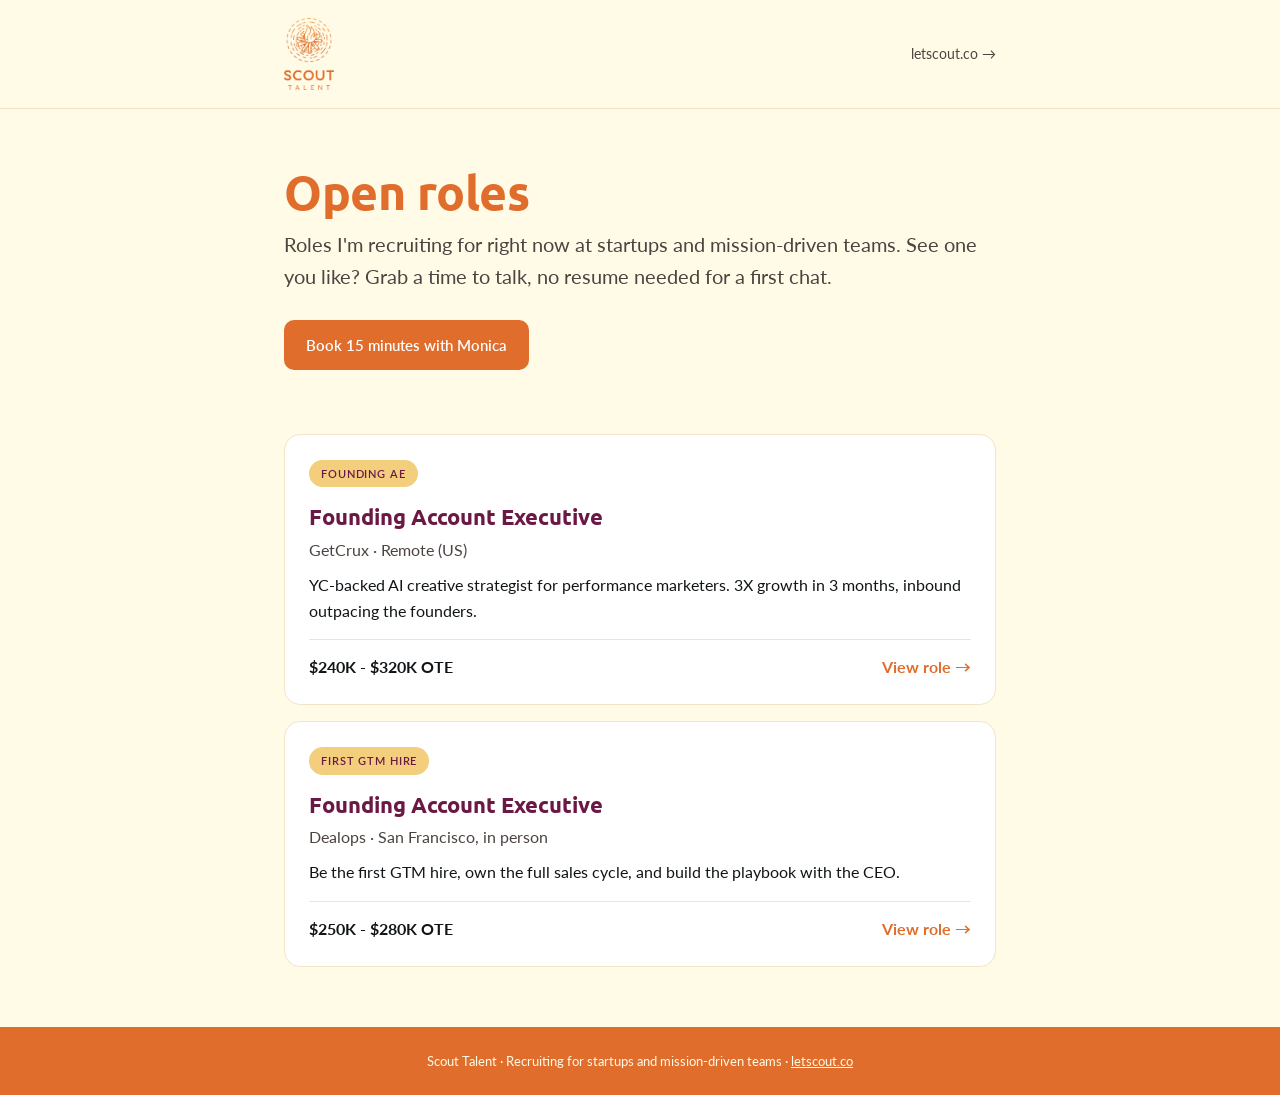
==== index.html @ 8687de2c "Scout jobs site: open roles page, GetCrux and Dealops founding AE pages Co-Authored-By: Claude Opus " ====
<!DOCTYPE html>
<html lang="en">
<head>
<meta charset="utf-8">
<meta name="viewport" content="width=device-width, initial-scale=1">
<title>Open Roles | Scout Talent</title>
<link rel="icon" href="assets/logo.png">
<link rel="preconnect" href="https://fonts.googleapis.com">
<link rel="preconnect" href="https://fonts.gstatic.com" crossorigin>
<link href="https://fonts.googleapis.com/css2?family=Ubuntu:wght@500;700&family=Lato:wght@400;700&display=swap" rel="stylesheet">
<style>
  :root {
    --ink: #111517;
    --ink-soft: #4b4440;
    --muted: #8a7f76;
    --paper: #fffbe7;
    --card: #ffffff;
    --line: #f1e4c8;
    --accent: #e06d2b;
    --accent-dark: #c85a1c;
    --accent-soft: #fbe6d6;
    --plum: #6c1845;
    --gold: #f2ce7d;
  }
  * { box-sizing: border-box; }
  html, body { margin: 0; padding: 0; }
  body {
    background: var(--paper);
    color: var(--ink);
    font-family: "Lato", system-ui, -apple-system, sans-serif;
    font-size: 16px;
    line-height: 1.6;
    -webkit-font-smoothing: antialiased;
  }
  a { color: var(--accent); }
  .wrap { max-width: 760px; margin: 0 auto; padding: 0 24px; }

  header.top {
    border-bottom: 1px solid var(--line);
    background: var(--paper);
  }
  header.top .wrap {
    display: flex; align-items: center; justify-content: space-between;
    padding-top: 18px; padding-bottom: 18px;
  }
  .brand {
    font-family: "Ubuntu", system-ui, sans-serif;
    font-weight: 600; font-size: 24px; letter-spacing: -0.01em;
    color: var(--ink); text-decoration: none;
    display: flex; align-items: center; gap: 10px;
  }
  .brand .logo { height: 72px; width: auto; display: block; }
  .top-link { font-size: 14px; color: var(--ink-soft); text-decoration: none; }
  .top-link:hover { color: var(--accent); }

  .hero { padding: 56px 0 32px; }
  .eyebrow {
    display: inline-block; font-size: 13px; font-weight: 600;
    letter-spacing: 0.08em; text-transform: uppercase;
    color: var(--plum); background: var(--gold);
    padding: 5px 12px; border-radius: 999px; margin-bottom: 18px;
  }
  h1 {
    font-family: "Ubuntu", system-ui, sans-serif;
    font-weight: 600; font-size: clamp(34px, 6vw, 48px);
    line-height: 1.1; letter-spacing: -0.01em; margin: 0 0 10px; color: var(--accent);
  }
  .company { font-size: 20px; color: var(--ink-soft); margin: 0 0 28px; }
  .company strong { color: var(--ink); font-weight: 600; }

  .facts {
    display: grid; grid-template-columns: repeat(auto-fit, minmax(160px, 1fr));
    gap: 1px; background: var(--line);
    border: 1px solid var(--line); border-radius: 14px; overflow: hidden;
  }
  .fact { background: var(--card); padding: 16px 18px; }
  .fact .k { font-size: 12px; text-transform: uppercase; letter-spacing: 0.07em; color: var(--muted); font-weight: 600; }
  .fact .v { font-size: 16px; font-weight: 600; margin-top: 4px; }
  .fact .s { font-size: 13px; color: var(--ink-soft); }

  .cta-row { display: flex; flex-wrap: wrap; gap: 12px; margin-top: 28px; align-items: center; }
  .btn {
    display: inline-block; background: var(--accent); color: #fff;
    text-decoration: none; font-weight: 600; font-size: 15px;
    padding: 13px 22px; border-radius: 10px;
    transition: background .15s ease;
  }
  .btn:hover { background: var(--accent-dark); }
  .cta-note { font-size: 14px; color: var(--ink-soft); }

  .urgent {
    margin-top: 28px; display: flex; gap: 12px; align-items: flex-start;
    background: #fdf0c9; border: 1px solid var(--gold); color: var(--plum); border-radius: 12px;
    padding: 14px 16px; font-size: 15px;
  }
  .urgent .dot { width: 8px; height: 8px; border-radius: 50%; background: var(--plum); margin-top: 8px; flex: none; }

  section.block { padding: 36px 0; border-top: 1px solid var(--line); }
  h2 {
    font-family: "Ubuntu", system-ui, sans-serif; font-weight: 600;
    font-size: 24px; letter-spacing: -0.01em; margin: 0 0 14px;
    color: var(--plum);
    display: inline-block; padding-bottom: 4px; border-bottom: 3px solid var(--gold);
  }
  p { margin: 0 0 14px; color: var(--ink); }
  .lead { font-size: 18px; color: var(--ink); }

  ul.clean { list-style: none; padding: 0; margin: 0; }
  ul.clean li {
    position: relative; padding: 0 0 12px 26px; color: var(--ink);
  }
  ul.clean li::before {
    content: ""; position: absolute; left: 4px; top: 10px;
    width: 8px; height: 8px; border-radius: 2px; background: var(--plum);
  }
  ul.clean li strong { font-weight: 600; }
  .sub { font-size: 13px; font-weight: 600; text-transform: uppercase; letter-spacing: 0.07em; color: var(--plum); margin: 22px 0 10px; }

  .steps { counter-reset: s; display: grid; gap: 12px; }
  .step {
    counter-increment: s; display: flex; gap: 16px; align-items: flex-start;
    background: var(--card); border: 1px solid var(--line); border-radius: 12px; padding: 16px 18px;
  }
  .step::before {
    content: counter(s); flex: none; width: 30px; height: 30px; border-radius: 50%;
    background: var(--plum); color: var(--gold); font-weight: 600;
    display: grid; place-items: center; font-size: 14px;
  }
  .step .t { font-weight: 600; }
  .step .d { font-size: 14px; color: var(--ink-soft); }

  .recruiter {
    background: var(--plum); color: var(--paper); border-radius: 16px;
    padding: 28px; margin: 8px 0 0;
  }
  .recruiter .who { display: flex; align-items: center; gap: 14px; margin-bottom: 14px; }
  .avatar {
    width: 48px; height: 48px; border-radius: 50%; background: var(--gold);
    color: var(--plum); display: grid; place-items: center;
    font-family: "Ubuntu", system-ui, sans-serif; font-size: 20px; font-weight: 600;
  }
  .recruiter .name { font-weight: 600; font-size: 17px; }
  .recruiter .role { font-size: 14px; color: var(--gold); }
  .recruiter p { color: var(--paper); }
  .contact-line { font-size: 14px; color: var(--gold); margin-top: 14px; }

  footer { padding: 24px 0; font-size: 13px; background: var(--accent); color: var(--paper); margin-top: 36px; text-align: center; }
  footer a { color: var(--paper); }

  .roles { display: grid; gap: 16px; padding-bottom: 24px; }
  .role-card {
    display: block; text-decoration: none; color: var(--ink);
    background: var(--card); border: 1px solid var(--line); border-radius: 16px;
    padding: 24px; transition: border-color .15s ease, transform .15s ease, box-shadow .15s ease;
  }
  .role-card:hover { border-color: var(--accent); transform: translateY(-2px); box-shadow: 0 8px 24px rgba(108,24,69,.08); }
  .role-card .eyebrow { margin-bottom: 12px; font-size: 11px; }
  .rc-title { font-family: "Ubuntu", system-ui, sans-serif; font-weight: 700; font-size: 22px; color: var(--plum); }
  .rc-co { color: var(--ink-soft); margin: 2px 0 10px; }
  .rc-blurb { margin: 0 0 16px; }
  .rc-foot { display: flex; justify-content: space-between; align-items: center; gap: 12px; flex-wrap: wrap; border-top: 1px solid var(--line); padding-top: 14px; }
  .rc-comp { font-weight: 700; }
  .rc-link { color: var(--accent); font-weight: 700; }
</style>
</head>
<body>

<header class="top">
  <div class="wrap">
    <a class="brand" href="./" aria-label="Scout Talent home">
      <img src="assets/logo.png" alt="Scout Talent logo" class="logo">
    </a>
    <a class="top-link" href="https://www.letscout.co">letscout.co &rarr;</a>
  </div>
</header>

<main class="wrap">
  <section class="hero">
    <h1>Open roles</h1>
    <p class="company">Roles I'm recruiting for right now at startups and mission-driven teams. See one you like? Grab a time to talk, no resume needed for a first chat.</p>
    <div class="cta-row" style="margin:0 0 32px">
      <a class="btn" href="https://calendar.app.google/RUinGAqwi7AAYC8A8">Book 15 minutes with Monica</a>
    </div>
  </section>
  <section class="roles">
    <a class="role-card" href="getcrux-founding-ae/">
      <span class="eyebrow">Founding AE</span>
      <div class="rc-title">Founding Account Executive</div>
      <div class="rc-co">GetCrux &middot; Remote (US)</div>
      <p class="rc-blurb">YC-backed AI creative strategist for performance marketers. 3X growth in 3 months, inbound outpacing the founders.</p>
      <div class="rc-foot"><span class="rc-comp">$240K - $320K OTE</span><span class="rc-link">View role &rarr;</span></div>
    </a>
    <a class="role-card" href="dealops-founding-ae/">
      <span class="eyebrow">First GTM hire</span>
      <div class="rc-title">Founding Account Executive</div>
      <div class="rc-co">Dealops &middot; San Francisco, in person</div>
      <p class="rc-blurb">Be the first GTM hire, own the full sales cycle, and build the playbook with the CEO.</p>
      <div class="rc-foot"><span class="rc-comp">$250K - $280K OTE</span><span class="rc-link">View role &rarr;</span></div>
    </a>
  </section>
</main>

<footer>
  <div class="wrap">Scout Talent &middot; Recruiting for startups and mission-driven teams &middot; <a href="https://letscout.co">letscout.co</a></div>
</footer>

</body>
</html>
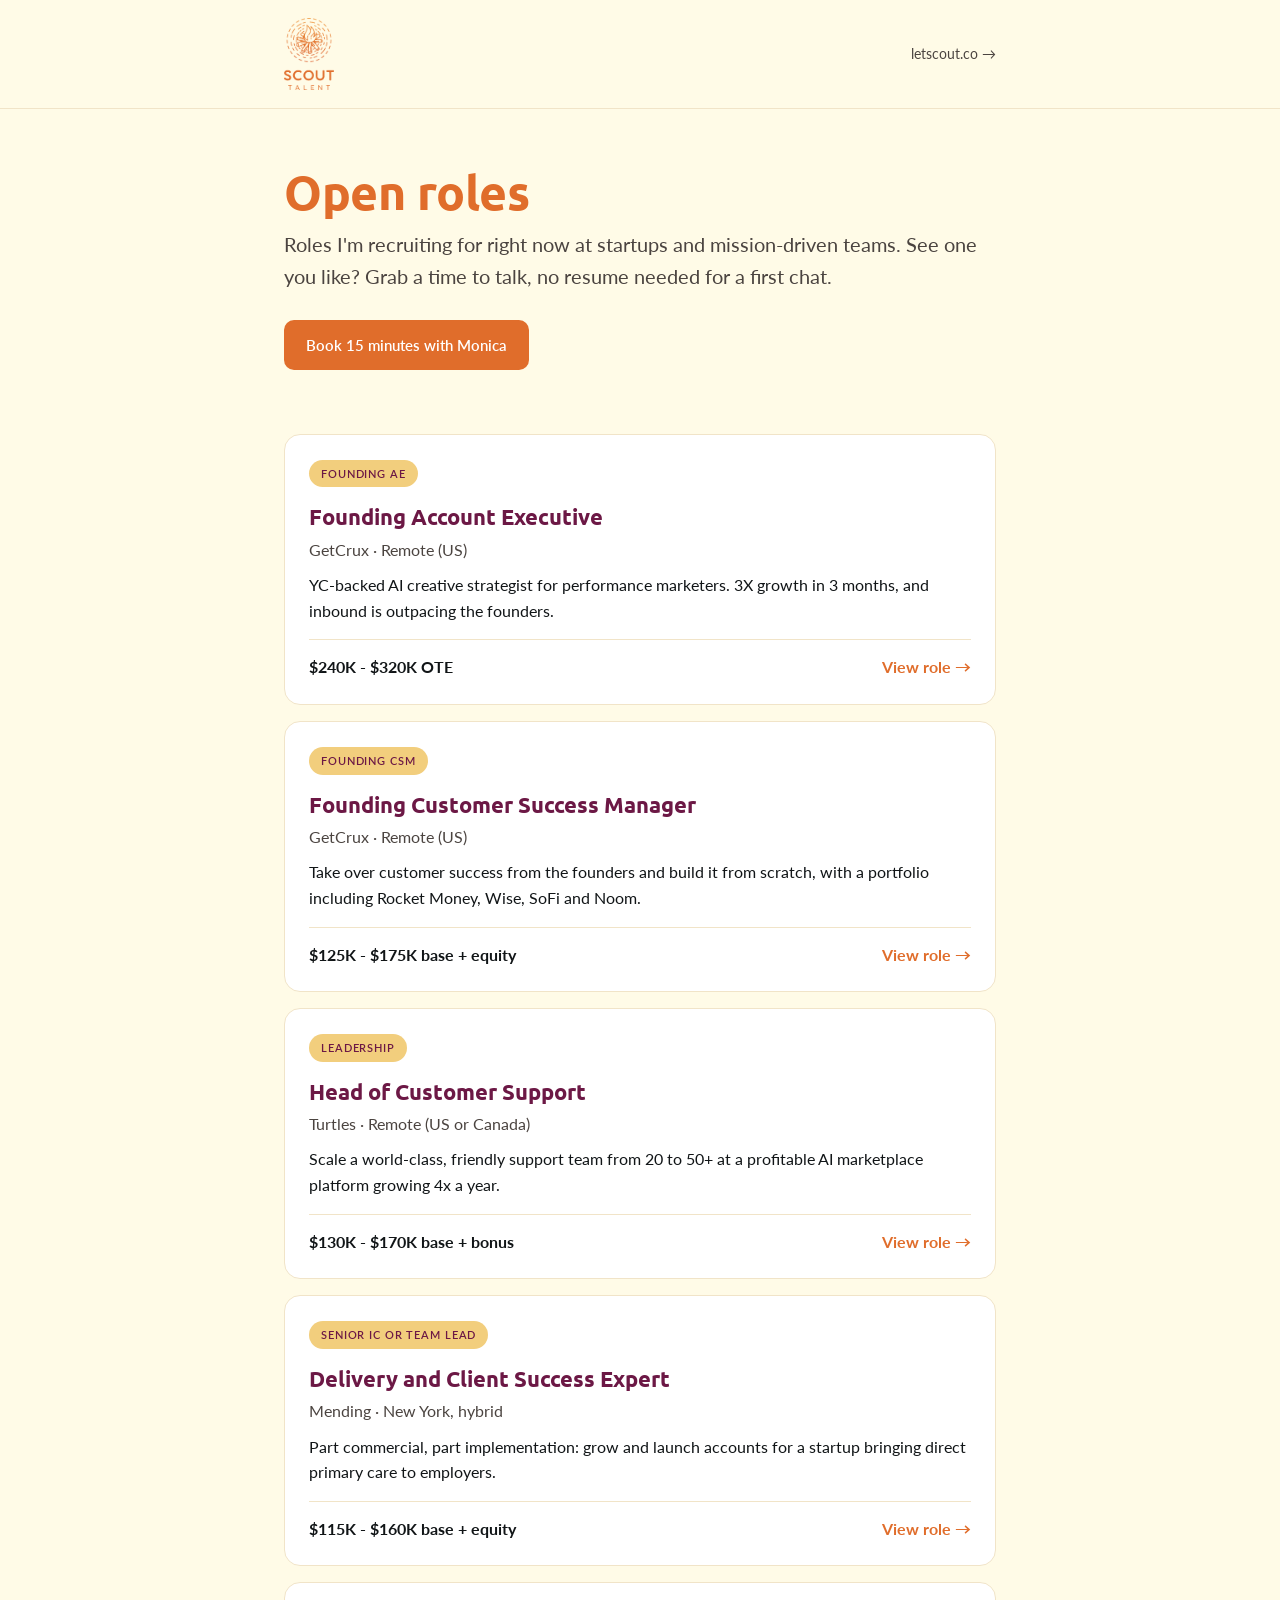
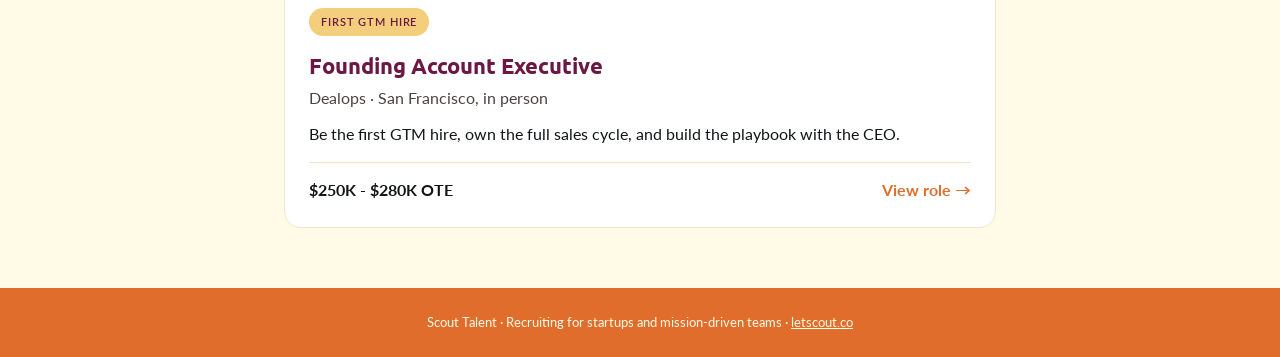
==== commit 527474ab: "Add GetCrux CSM, Turtles Head of CS, Mending roles; build pages from roles.py Co-Authored-By: Claude" ====
--- a/index.html
+++ b/index.html
@@ -4,170 +4,18 @@
 <meta charset="utf-8">
 <meta name="viewport" content="width=device-width, initial-scale=1">
 <title>Open Roles | Scout Talent</title>
+<meta property="og:title" content="Open Roles | Scout Talent">
 <link rel="icon" href="assets/logo.png">
 <link rel="preconnect" href="https://fonts.googleapis.com">
 <link rel="preconnect" href="https://fonts.gstatic.com" crossorigin>
 <link href="https://fonts.googleapis.com/css2?family=Ubuntu:wght@500;700&family=Lato:wght@400;700&display=swap" rel="stylesheet">
-<style>
-  :root {
-    --ink: #111517;
-    --ink-soft: #4b4440;
-    --muted: #8a7f76;
-    --paper: #fffbe7;
-    --card: #ffffff;
-    --line: #f1e4c8;
-    --accent: #e06d2b;
-    --accent-dark: #c85a1c;
-    --accent-soft: #fbe6d6;
-    --plum: #6c1845;
-    --gold: #f2ce7d;
-  }
-  * { box-sizing: border-box; }
-  html, body { margin: 0; padding: 0; }
-  body {
-    background: var(--paper);
-    color: var(--ink);
-    font-family: "Lato", system-ui, -apple-system, sans-serif;
-    font-size: 16px;
-    line-height: 1.6;
-    -webkit-font-smoothing: antialiased;
-  }
-  a { color: var(--accent); }
-  .wrap { max-width: 760px; margin: 0 auto; padding: 0 24px; }
-
-  header.top {
-    border-bottom: 1px solid var(--line);
-    background: var(--paper);
-  }
-  header.top .wrap {
-    display: flex; align-items: center; justify-content: space-between;
-    padding-top: 18px; padding-bottom: 18px;
-  }
-  .brand {
-    font-family: "Ubuntu", system-ui, sans-serif;
-    font-weight: 600; font-size: 24px; letter-spacing: -0.01em;
-    color: var(--ink); text-decoration: none;
-    display: flex; align-items: center; gap: 10px;
-  }
-  .brand .logo { height: 72px; width: auto; display: block; }
-  .top-link { font-size: 14px; color: var(--ink-soft); text-decoration: none; }
-  .top-link:hover { color: var(--accent); }
-
-  .hero { padding: 56px 0 32px; }
-  .eyebrow {
-    display: inline-block; font-size: 13px; font-weight: 600;
-    letter-spacing: 0.08em; text-transform: uppercase;
-    color: var(--plum); background: var(--gold);
-    padding: 5px 12px; border-radius: 999px; margin-bottom: 18px;
-  }
-  h1 {
-    font-family: "Ubuntu", system-ui, sans-serif;
-    font-weight: 600; font-size: clamp(34px, 6vw, 48px);
-    line-height: 1.1; letter-spacing: -0.01em; margin: 0 0 10px; color: var(--accent);
-  }
-  .company { font-size: 20px; color: var(--ink-soft); margin: 0 0 28px; }
-  .company strong { color: var(--ink); font-weight: 600; }
-
-  .facts {
-    display: grid; grid-template-columns: repeat(auto-fit, minmax(160px, 1fr));
-    gap: 1px; background: var(--line);
-    border: 1px solid var(--line); border-radius: 14px; overflow: hidden;
-  }
-  .fact { background: var(--card); padding: 16px 18px; }
-  .fact .k { font-size: 12px; text-transform: uppercase; letter-spacing: 0.07em; color: var(--muted); font-weight: 600; }
-  .fact .v { font-size: 16px; font-weight: 600; margin-top: 4px; }
-  .fact .s { font-size: 13px; color: var(--ink-soft); }
-
-  .cta-row { display: flex; flex-wrap: wrap; gap: 12px; margin-top: 28px; align-items: center; }
-  .btn {
-    display: inline-block; background: var(--accent); color: #fff;
-    text-decoration: none; font-weight: 600; font-size: 15px;
-    padding: 13px 22px; border-radius: 10px;
-    transition: background .15s ease;
-  }
-  .btn:hover { background: var(--accent-dark); }
-  .cta-note { font-size: 14px; color: var(--ink-soft); }
-
-  .urgent {
-    margin-top: 28px; display: flex; gap: 12px; align-items: flex-start;
-    background: #fdf0c9; border: 1px solid var(--gold); color: var(--plum); border-radius: 12px;
-    padding: 14px 16px; font-size: 15px;
-  }
-  .urgent .dot { width: 8px; height: 8px; border-radius: 50%; background: var(--plum); margin-top: 8px; flex: none; }
-
-  section.block { padding: 36px 0; border-top: 1px solid var(--line); }
-  h2 {
-    font-family: "Ubuntu", system-ui, sans-serif; font-weight: 600;
-    font-size: 24px; letter-spacing: -0.01em; margin: 0 0 14px;
-    color: var(--plum);
-    display: inline-block; padding-bottom: 4px; border-bottom: 3px solid var(--gold);
-  }
-  p { margin: 0 0 14px; color: var(--ink); }
-  .lead { font-size: 18px; color: var(--ink); }
-
-  ul.clean { list-style: none; padding: 0; margin: 0; }
-  ul.clean li {
-    position: relative; padding: 0 0 12px 26px; color: var(--ink);
-  }
-  ul.clean li::before {
-    content: ""; position: absolute; left: 4px; top: 10px;
-    width: 8px; height: 8px; border-radius: 2px; background: var(--plum);
-  }
-  ul.clean li strong { font-weight: 600; }
-  .sub { font-size: 13px; font-weight: 600; text-transform: uppercase; letter-spacing: 0.07em; color: var(--plum); margin: 22px 0 10px; }
-
-  .steps { counter-reset: s; display: grid; gap: 12px; }
-  .step {
-    counter-increment: s; display: flex; gap: 16px; align-items: flex-start;
-    background: var(--card); border: 1px solid var(--line); border-radius: 12px; padding: 16px 18px;
-  }
-  .step::before {
-    content: counter(s); flex: none; width: 30px; height: 30px; border-radius: 50%;
-    background: var(--plum); color: var(--gold); font-weight: 600;
-    display: grid; place-items: center; font-size: 14px;
-  }
-  .step .t { font-weight: 600; }
-  .step .d { font-size: 14px; color: var(--ink-soft); }
-
-  .recruiter {
-    background: var(--plum); color: var(--paper); border-radius: 16px;
-    padding: 28px; margin: 8px 0 0;
-  }
-  .recruiter .who { display: flex; align-items: center; gap: 14px; margin-bottom: 14px; }
-  .avatar {
-    width: 48px; height: 48px; border-radius: 50%; background: var(--gold);
-    color: var(--plum); display: grid; place-items: center;
-    font-family: "Ubuntu", system-ui, sans-serif; font-size: 20px; font-weight: 600;
-  }
-  .recruiter .name { font-weight: 600; font-size: 17px; }
-  .recruiter .role { font-size: 14px; color: var(--gold); }
-  .recruiter p { color: var(--paper); }
-  .contact-line { font-size: 14px; color: var(--gold); margin-top: 14px; }
-
-  footer { padding: 24px 0; font-size: 13px; background: var(--accent); color: var(--paper); margin-top: 36px; text-align: center; }
-  footer a { color: var(--paper); }
-
-  .roles { display: grid; gap: 16px; padding-bottom: 24px; }
-  .role-card {
-    display: block; text-decoration: none; color: var(--ink);
-    background: var(--card); border: 1px solid var(--line); border-radius: 16px;
-    padding: 24px; transition: border-color .15s ease, transform .15s ease, box-shadow .15s ease;
-  }
-  .role-card:hover { border-color: var(--accent); transform: translateY(-2px); box-shadow: 0 8px 24px rgba(108,24,69,.08); }
-  .role-card .eyebrow { margin-bottom: 12px; font-size: 11px; }
-  .rc-title { font-family: "Ubuntu", system-ui, sans-serif; font-weight: 700; font-size: 22px; color: var(--plum); }
-  .rc-co { color: var(--ink-soft); margin: 2px 0 10px; }
-  .rc-blurb { margin: 0 0 16px; }
-  .rc-foot { display: flex; justify-content: space-between; align-items: center; gap: 12px; flex-wrap: wrap; border-top: 1px solid var(--line); padding-top: 14px; }
-  .rc-comp { font-weight: 700; }
-  .rc-link { color: var(--accent); font-weight: 700; }
-</style>
+<link rel="stylesheet" href="assets/style.css">
 </head>
 <body>
 
 <header class="top">
   <div class="wrap">
-    <a class="brand" href="./" aria-label="Scout Talent home">
+    <a class="brand" href="./" aria-label="Scout Talent open roles">
       <img src="assets/logo.png" alt="Scout Talent logo" class="logo">
     </a>
     <a class="top-link" href="https://www.letscout.co">letscout.co &rarr;</a>
@@ -187,8 +35,29 @@
       <span class="eyebrow">Founding AE</span>
       <div class="rc-title">Founding Account Executive</div>
       <div class="rc-co">GetCrux &middot; Remote (US)</div>
-      <p class="rc-blurb">YC-backed AI creative strategist for performance marketers. 3X growth in 3 months, inbound outpacing the founders.</p>
+      <p class="rc-blurb">YC-backed AI creative strategist for performance marketers. 3X growth in 3 months, and inbound is outpacing the founders.</p>
       <div class="rc-foot"><span class="rc-comp">$240K - $320K OTE</span><span class="rc-link">View role &rarr;</span></div>
+    </a>
+    <a class="role-card" href="getcrux-founding-csm/">
+      <span class="eyebrow">Founding CSM</span>
+      <div class="rc-title">Founding Customer Success Manager</div>
+      <div class="rc-co">GetCrux &middot; Remote (US)</div>
+      <p class="rc-blurb">Take over customer success from the founders and build it from scratch, with a portfolio including Rocket Money, Wise, SoFi and Noom.</p>
+      <div class="rc-foot"><span class="rc-comp">$125K - $175K base + equity</span><span class="rc-link">View role &rarr;</span></div>
+    </a>
+    <a class="role-card" href="turtles-head-of-customer-support/">
+      <span class="eyebrow">Leadership</span>
+      <div class="rc-title">Head of Customer Support</div>
+      <div class="rc-co">Turtles &middot; Remote (US or Canada)</div>
+      <p class="rc-blurb">Scale a world-class, friendly support team from 20 to 50+ at a profitable AI marketplace platform growing 4x a year.</p>
+      <div class="rc-foot"><span class="rc-comp">$130K - $170K base + bonus</span><span class="rc-link">View role &rarr;</span></div>
+    </a>
+    <a class="role-card" href="mending-delivery-client-success/">
+      <span class="eyebrow">Senior IC or team lead</span>
+      <div class="rc-title">Delivery and Client Success Expert</div>
+      <div class="rc-co">Mending &middot; New York, hybrid</div>
+      <p class="rc-blurb">Part commercial, part implementation: grow and launch accounts for a startup bringing direct primary care to employers.</p>
+      <div class="rc-foot"><span class="rc-comp">$115K - $160K base + equity</span><span class="rc-link">View role &rarr;</span></div>
     </a>
     <a class="role-card" href="dealops-founding-ae/">
       <span class="eyebrow">First GTM hire</span>
@@ -201,7 +70,7 @@
 </main>
 
 <footer>
-  <div class="wrap">Scout Talent &middot; Recruiting for startups and mission-driven teams &middot; <a href="https://letscout.co">letscout.co</a></div>
+  <div class="wrap">Scout Talent &middot; Recruiting for startups and mission-driven teams &middot; <a href="https://www.letscout.co">letscout.co</a></div>
 </footer>
 
 </body>
--- a/assets/style.css
+++ b/assets/style.css
@@ -0,0 +1,152 @@
+:root {
+    --ink: #111517;
+    --ink-soft: #4b4440;
+    --muted: #8a7f76;
+    --paper: #fffbe7;
+    --card: #ffffff;
+    --line: #f1e4c8;
+    --accent: #e06d2b;
+    --accent-dark: #c85a1c;
+    --accent-soft: #fbe6d6;
+    --plum: #6c1845;
+    --gold: #f2ce7d;
+  }
+  * { box-sizing: border-box; }
+  html, body { margin: 0; padding: 0; }
+  body {
+    background: var(--paper);
+    color: var(--ink);
+    font-family: "Lato", system-ui, -apple-system, sans-serif;
+    font-size: 16px;
+    line-height: 1.6;
+    -webkit-font-smoothing: antialiased;
+  }
+  a { color: var(--accent); }
+  .wrap { max-width: 760px; margin: 0 auto; padding: 0 24px; }
+
+  header.top {
+    border-bottom: 1px solid var(--line);
+    background: var(--paper);
+  }
+  header.top .wrap {
+    display: flex; align-items: center; justify-content: space-between;
+    padding-top: 18px; padding-bottom: 18px;
+  }
+  .brand {
+    font-family: "Ubuntu", system-ui, sans-serif;
+    font-weight: 600; font-size: 24px; letter-spacing: -0.01em;
+    color: var(--ink); text-decoration: none;
+    display: flex; align-items: center; gap: 10px;
+  }
+  .brand .logo { height: 72px; width: auto; display: block; }
+  .top-link { font-size: 14px; color: var(--ink-soft); text-decoration: none; }
+  .top-link:hover { color: var(--accent); }
+
+  .hero { padding: 56px 0 32px; }
+  .eyebrow {
+    display: inline-block; font-size: 13px; font-weight: 600;
+    letter-spacing: 0.08em; text-transform: uppercase;
+    color: var(--plum); background: var(--gold);
+    padding: 5px 12px; border-radius: 999px; margin-bottom: 18px;
+  }
+  h1 {
+    font-family: "Ubuntu", system-ui, sans-serif;
+    font-weight: 600; font-size: clamp(34px, 6vw, 48px);
+    line-height: 1.1; letter-spacing: -0.01em; margin: 0 0 10px; color: var(--accent);
+  }
+  .company { font-size: 20px; color: var(--ink-soft); margin: 0 0 28px; }
+  .company strong { color: var(--ink); font-weight: 600; }
+
+  .facts {
+    display: grid; grid-template-columns: repeat(auto-fit, minmax(160px, 1fr));
+    gap: 1px; background: var(--line);
+    border: 1px solid var(--line); border-radius: 14px; overflow: hidden;
+  }
+  .fact { background: var(--card); padding: 16px 18px; }
+  .fact .k { font-size: 12px; text-transform: uppercase; letter-spacing: 0.07em; color: var(--muted); font-weight: 600; }
+  .fact .v { font-size: 16px; font-weight: 600; margin-top: 4px; }
+  .fact .s { font-size: 13px; color: var(--ink-soft); }
+
+  .cta-row { display: flex; flex-wrap: wrap; gap: 12px; margin-top: 28px; align-items: center; }
+  .btn {
+    display: inline-block; background: var(--accent); color: #fff;
+    text-decoration: none; font-weight: 600; font-size: 15px;
+    padding: 13px 22px; border-radius: 10px;
+    transition: background .15s ease;
+  }
+  .btn:hover { background: var(--accent-dark); }
+  .cta-note { font-size: 14px; color: var(--ink-soft); }
+
+  .urgent {
+    margin-top: 28px; display: flex; gap: 12px; align-items: flex-start;
+    background: #fdf0c9; border: 1px solid var(--gold); color: var(--plum); border-radius: 12px;
+    padding: 14px 16px; font-size: 15px;
+  }
+  .urgent .dot { width: 8px; height: 8px; border-radius: 50%; background: var(--plum); margin-top: 8px; flex: none; }
+
+  section.block { padding: 36px 0; border-top: 1px solid var(--line); }
+  h2 {
+    font-family: "Ubuntu", system-ui, sans-serif; font-weight: 600;
+    font-size: 24px; letter-spacing: -0.01em; margin: 0 0 14px;
+    color: var(--plum);
+    display: inline-block; padding-bottom: 4px; border-bottom: 3px solid var(--gold);
+  }
+  p { margin: 0 0 14px; color: var(--ink); }
+  .lead { font-size: 18px; color: var(--ink); }
+
+  ul.clean { list-style: none; padding: 0; margin: 0; }
+  ul.clean li {
+    position: relative; padding: 0 0 12px 26px; color: var(--ink);
+  }
+  ul.clean li::before {
+    content: ""; position: absolute; left: 4px; top: 10px;
+    width: 8px; height: 8px; border-radius: 2px; background: var(--plum);
+  }
+  ul.clean li strong { font-weight: 600; }
+  .sub { font-size: 13px; font-weight: 600; text-transform: uppercase; letter-spacing: 0.07em; color: var(--plum); margin: 22px 0 10px; }
+
+  .steps { counter-reset: s; display: grid; gap: 12px; }
+  .step {
+    counter-increment: s; display: flex; gap: 16px; align-items: flex-start;
+    background: var(--card); border: 1px solid var(--line); border-radius: 12px; padding: 16px 18px;
+  }
+  .step::before {
+    content: counter(s); flex: none; width: 30px; height: 30px; border-radius: 50%;
+    background: var(--plum); color: var(--gold); font-weight: 600;
+    display: grid; place-items: center; font-size: 14px;
+  }
+  .step .t { font-weight: 600; }
+  .step .d { font-size: 14px; color: var(--ink-soft); }
+
+  .recruiter {
+    background: var(--plum); color: var(--paper); border-radius: 16px;
+    padding: 28px; margin: 8px 0 0;
+  }
+  .recruiter .who { display: flex; align-items: center; gap: 14px; margin-bottom: 14px; }
+  .avatar {
+    width: 48px; height: 48px; border-radius: 50%; background: var(--gold);
+    color: var(--plum); display: grid; place-items: center;
+    font-family: "Ubuntu", system-ui, sans-serif; font-size: 20px; font-weight: 600;
+  }
+  .recruiter .name { font-weight: 600; font-size: 17px; }
+  .recruiter .role { font-size: 14px; color: var(--gold); }
+  .recruiter p { color: var(--paper); }
+  .contact-line { font-size: 14px; color: var(--gold); margin-top: 14px; }
+
+  footer { padding: 24px 0; font-size: 13px; background: var(--accent); color: var(--paper); margin-top: 36px; text-align: center; }
+  footer a { color: var(--paper); }
+
+  .roles { display: grid; gap: 16px; padding-bottom: 24px; }
+  .role-card {
+    display: block; text-decoration: none; color: var(--ink);
+    background: var(--card); border: 1px solid var(--line); border-radius: 16px;
+    padding: 24px; transition: border-color .15s ease, transform .15s ease, box-shadow .15s ease;
+  }
+  .role-card:hover { border-color: var(--accent); transform: translateY(-2px); box-shadow: 0 8px 24px rgba(108,24,69,.08); }
+  .role-card .eyebrow { margin-bottom: 12px; font-size: 11px; }
+  .rc-title { font-family: "Ubuntu", system-ui, sans-serif; font-weight: 700; font-size: 22px; color: var(--plum); }
+  .rc-co { color: var(--ink-soft); margin: 2px 0 10px; }
+  .rc-blurb { margin: 0 0 16px; }
+  .rc-foot { display: flex; justify-content: space-between; align-items: center; gap: 12px; flex-wrap: wrap; border-top: 1px solid var(--line); padding-top: 14px; }
+  .rc-comp { font-weight: 700; }
+  .rc-link { color: var(--accent); font-weight: 700; }
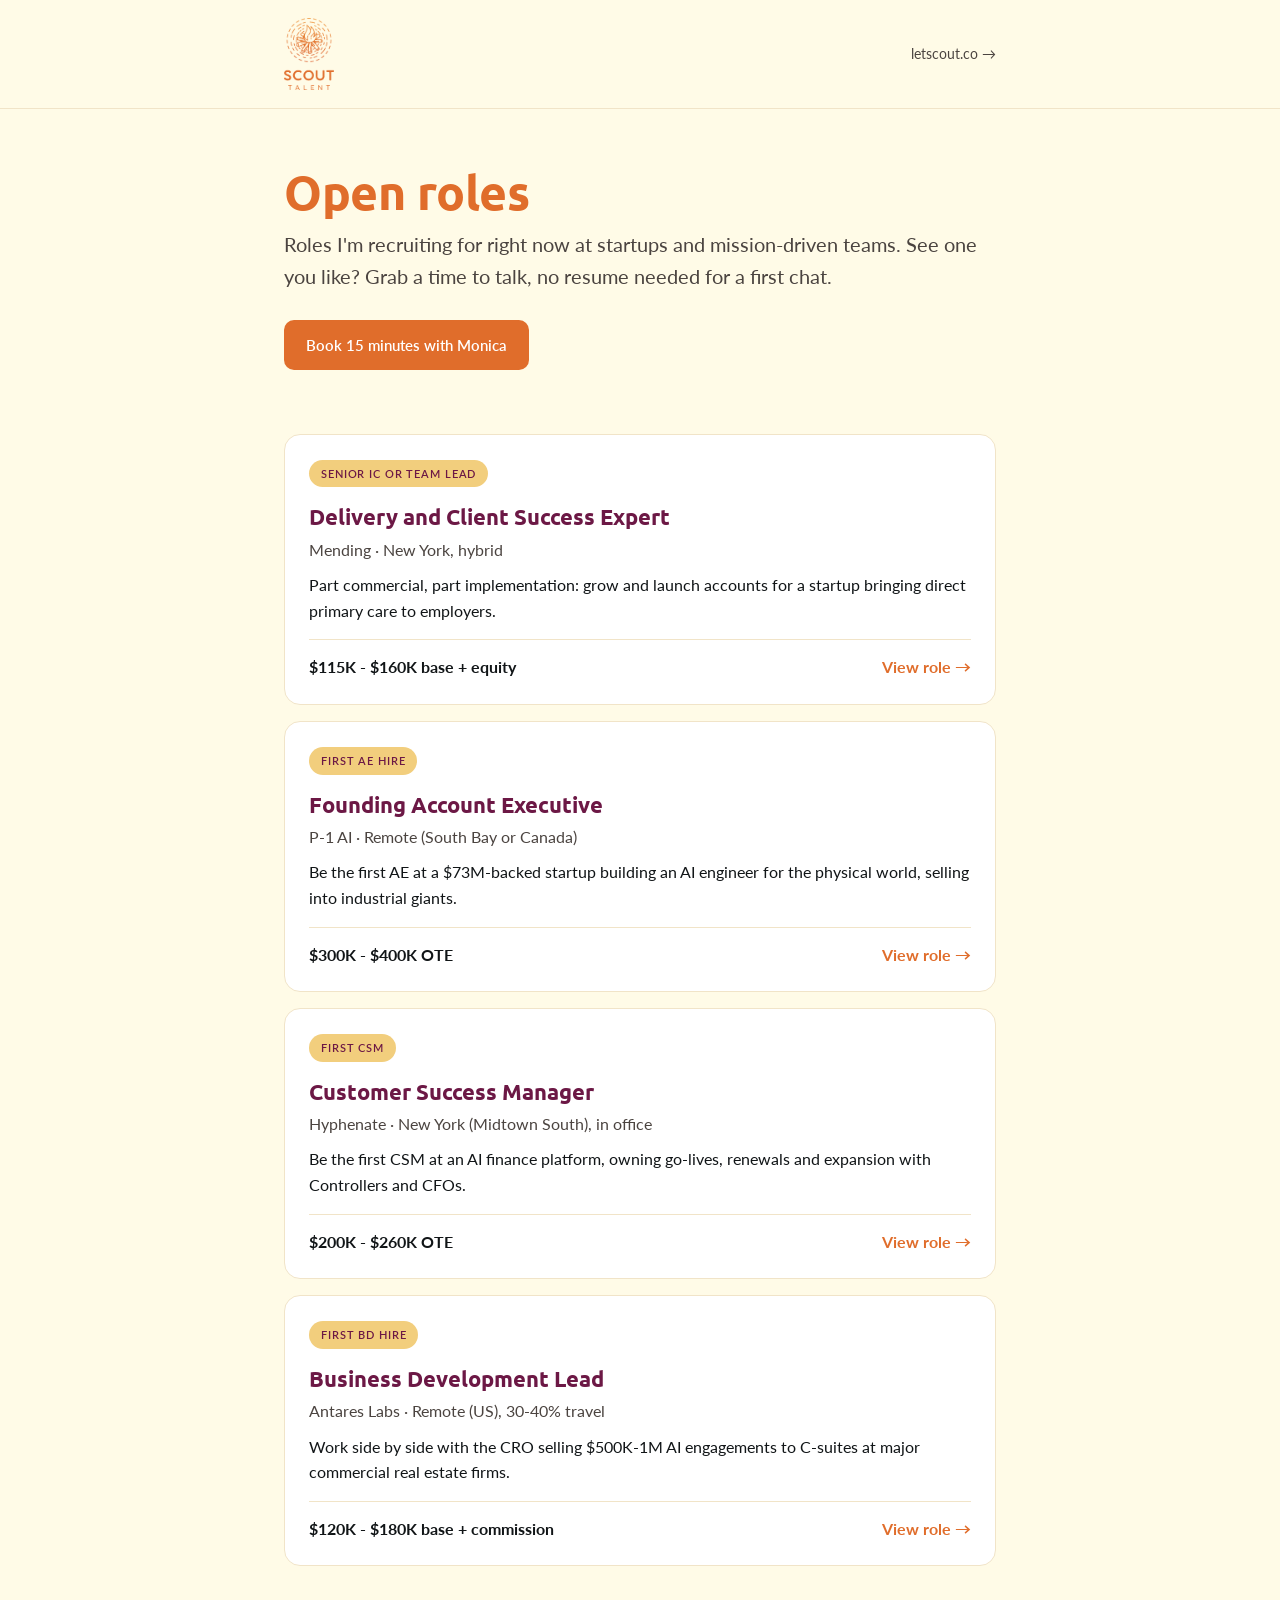
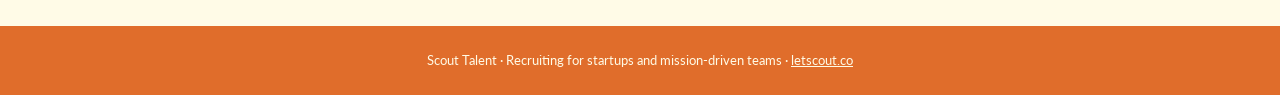
==== commit 689402cb: "Add P-1 AI, Hyphenate, Antares Labs roles; unlist paused roles Co-Authored-By: Claude Opus 5.5 <nore" ====
--- a/index.html
+++ b/index.html
@@ -31,27 +31,6 @@
     </div>
   </section>
   <section class="roles">
-    <a class="role-card" href="getcrux-founding-ae/">
-      <span class="eyebrow">Founding AE</span>
-      <div class="rc-title">Founding Account Executive</div>
-      <div class="rc-co">GetCrux &middot; Remote (US)</div>
-      <p class="rc-blurb">YC-backed AI creative strategist for performance marketers. 3X growth in 3 months, and inbound is outpacing the founders.</p>
-      <div class="rc-foot"><span class="rc-comp">$240K - $320K OTE</span><span class="rc-link">View role &rarr;</span></div>
-    </a>
-    <a class="role-card" href="getcrux-founding-csm/">
-      <span class="eyebrow">Founding CSM</span>
-      <div class="rc-title">Founding Customer Success Manager</div>
-      <div class="rc-co">GetCrux &middot; Remote (US)</div>
-      <p class="rc-blurb">Take over customer success from the founders and build it from scratch, with a portfolio including Rocket Money, Wise, SoFi and Noom.</p>
-      <div class="rc-foot"><span class="rc-comp">$125K - $175K base + equity</span><span class="rc-link">View role &rarr;</span></div>
-    </a>
-    <a class="role-card" href="turtles-head-of-customer-support/">
-      <span class="eyebrow">Leadership</span>
-      <div class="rc-title">Head of Customer Support</div>
-      <div class="rc-co">Turtles &middot; Remote (US or Canada)</div>
-      <p class="rc-blurb">Scale a world-class, friendly support team from 20 to 50+ at a profitable AI marketplace platform growing 4x a year.</p>
-      <div class="rc-foot"><span class="rc-comp">$130K - $170K base + bonus</span><span class="rc-link">View role &rarr;</span></div>
-    </a>
     <a class="role-card" href="mending-delivery-client-success/">
       <span class="eyebrow">Senior IC or team lead</span>
       <div class="rc-title">Delivery and Client Success Expert</div>
@@ -59,12 +38,26 @@
       <p class="rc-blurb">Part commercial, part implementation: grow and launch accounts for a startup bringing direct primary care to employers.</p>
       <div class="rc-foot"><span class="rc-comp">$115K - $160K base + equity</span><span class="rc-link">View role &rarr;</span></div>
     </a>
-    <a class="role-card" href="dealops-founding-ae/">
-      <span class="eyebrow">First GTM hire</span>
+    <a class="role-card" href="p1-ai-founding-ae/">
+      <span class="eyebrow">First AE hire</span>
       <div class="rc-title">Founding Account Executive</div>
-      <div class="rc-co">Dealops &middot; San Francisco, in person</div>
-      <p class="rc-blurb">Be the first GTM hire, own the full sales cycle, and build the playbook with the CEO.</p>
-      <div class="rc-foot"><span class="rc-comp">$250K - $280K OTE</span><span class="rc-link">View role &rarr;</span></div>
+      <div class="rc-co">P-1 AI &middot; Remote (South Bay or Canada)</div>
+      <p class="rc-blurb">Be the first AE at a $73M-backed startup building an AI engineer for the physical world, selling into industrial giants.</p>
+      <div class="rc-foot"><span class="rc-comp">$300K - $400K OTE</span><span class="rc-link">View role &rarr;</span></div>
+    </a>
+    <a class="role-card" href="hyphenate-customer-success-manager/">
+      <span class="eyebrow">First CSM</span>
+      <div class="rc-title">Customer Success Manager</div>
+      <div class="rc-co">Hyphenate &middot; New York (Midtown South), in office</div>
+      <p class="rc-blurb">Be the first CSM at an AI finance platform, owning go-lives, renewals and expansion with Controllers and CFOs.</p>
+      <div class="rc-foot"><span class="rc-comp">$200K - $260K OTE</span><span class="rc-link">View role &rarr;</span></div>
+    </a>
+    <a class="role-card" href="antares-labs-business-development-lead/">
+      <span class="eyebrow">First BD hire</span>
+      <div class="rc-title">Business Development Lead</div>
+      <div class="rc-co">Antares Labs &middot; Remote (US), 30-40% travel</div>
+      <p class="rc-blurb">Work side by side with the CRO selling $500K-1M AI engagements to C-suites at major commercial real estate firms.</p>
+      <div class="rc-foot"><span class="rc-comp">$120K - $180K base + commission</span><span class="rc-link">View role &rarr;</span></div>
     </a>
   </section>
 </main>
